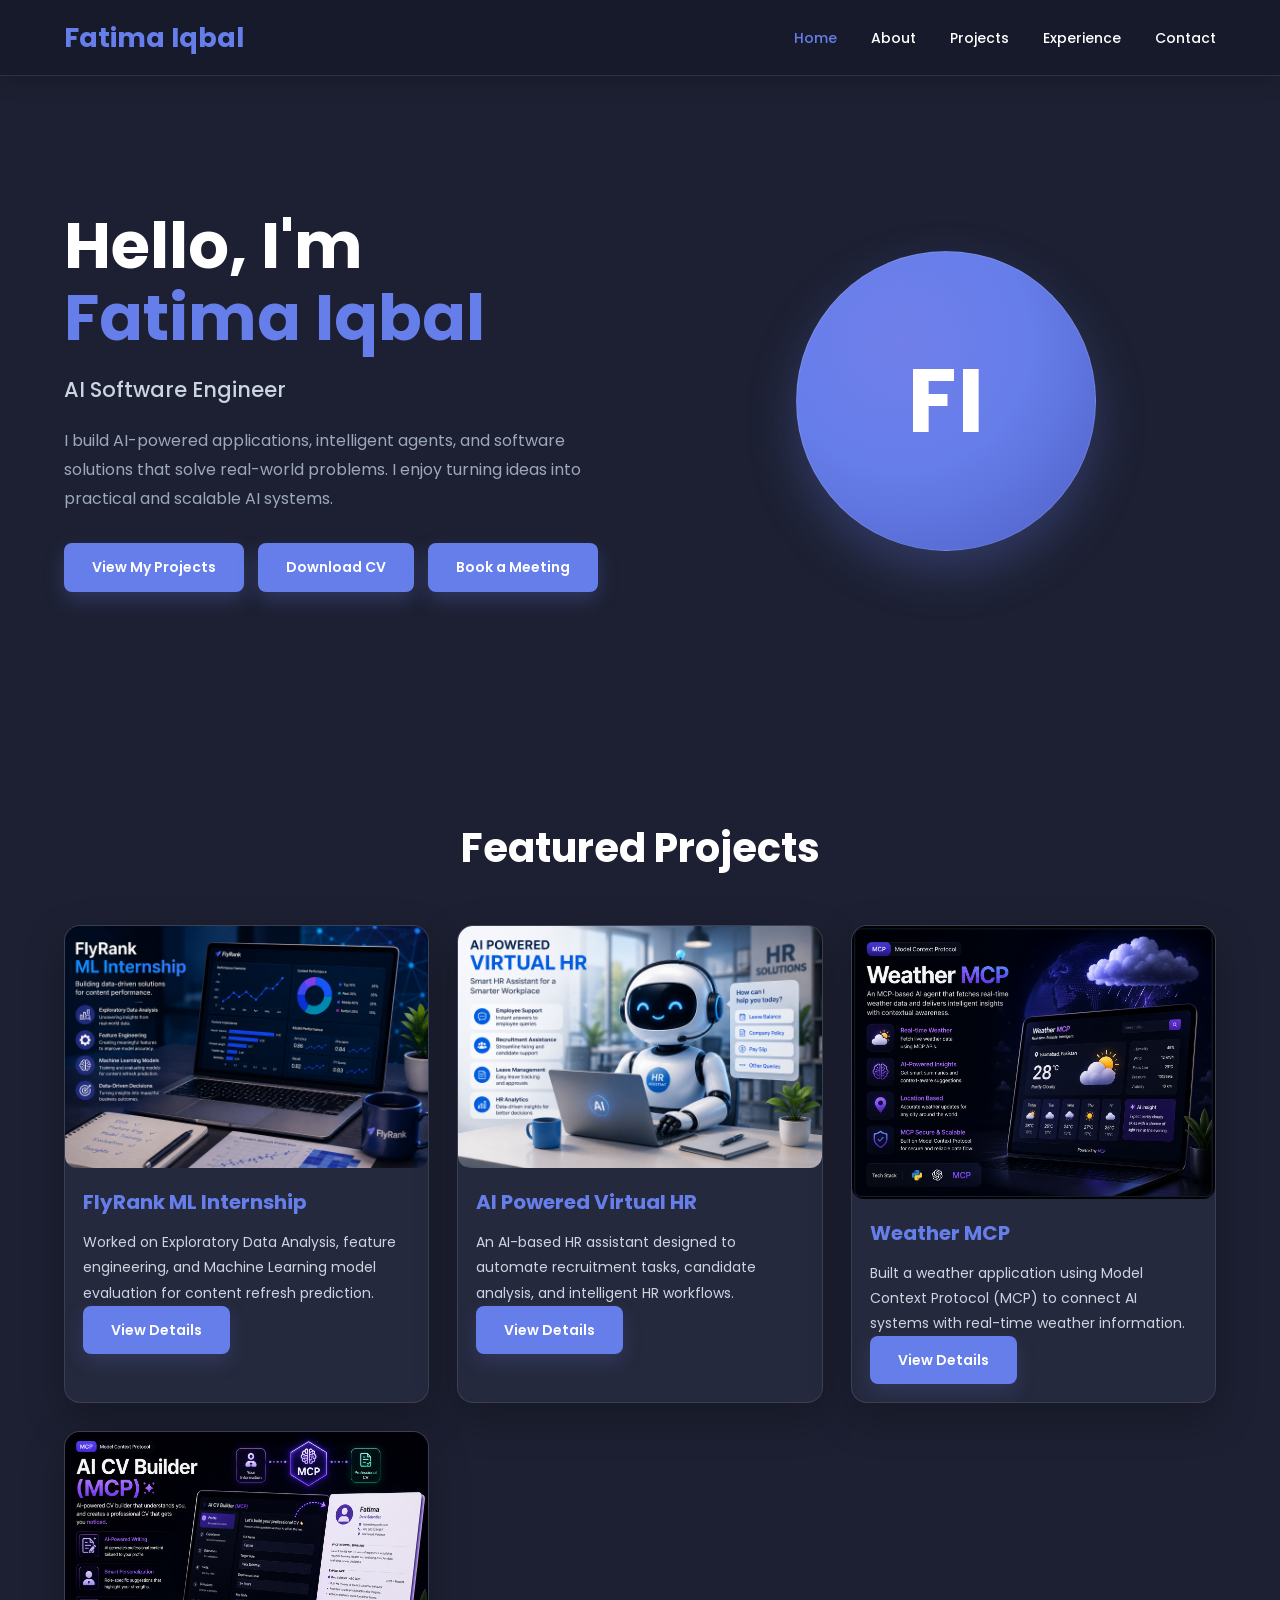
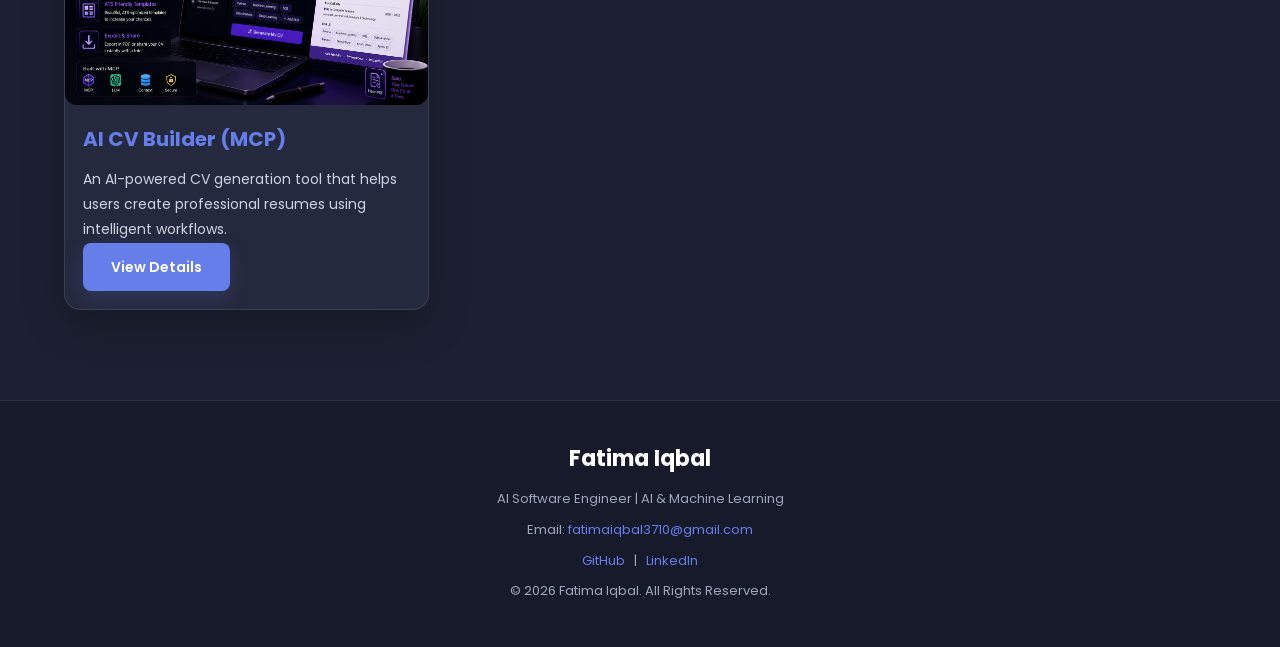
==== index.html @ 5178b23c "Update index.html" ====
<!DOCTYPE html>
<html lang="en">

<head>

    <meta charset="UTF-8">

    <meta name="viewport"
          content="width=device-width, initial-scale=1.0">

    <title>Fatima Iqbal | AI Software Engineer</title>

    <meta name="description"
          content="Fatima Iqbal is an AI Software Engineer specializing in Artificial Intelligence, Machine Learning, Data Science, and AI-powered applications.">

    <meta name="author"
          content="Fatima Iqbal">

    <!-- Social Share Preview -->

    <meta property="og:title"
          content="Fatima Iqbal | AI Software Engineer">

    <meta property="og:description"
          content="AI Software Engineer portfolio featuring Artificial Intelligence, Machine Learning, Data Science, and AI-powered projects.">

    <meta property="og:type"
          content="website">

    <meta property="og:url"
          content="https://fatimaiqbal34.github.io/my-portfolio/">

    <link rel="stylesheet" href="style.css">

</head>


<body>


<!-- ================= HEADER ================= -->

<header>

    <nav>

        <h2 class="logo">
            Fatima Iqbal
        </h2>

        <ul>

            <li>
                <a href="index.html" class="active">
                    Home
                </a>
            </li>

            <li>
                <a href="about.html">
                    About
                </a>
            </li>

            <li>
                <a href="projects.html">
                    Projects
                </a>
            </li>

            <li>
                <a href="experience.html">
                    Experience
                </a>
            </li>

            <li>
                <a href="contact.html">
                    Contact
                </a>
            </li>

        </ul>

    </nav>

</header>


<!-- ================= HERO ================= -->

<section class="hero">

    <div class="hero-text">

        <h1>
            Hello, I'm <span>Fatima Iqbal</span>
        </h1>

        <h3>
            AI Software Engineer
        </h3>

        <p>
            I build AI-powered applications, intelligent agents,
            and software solutions that solve real-world problems.
            I enjoy turning ideas into practical and scalable AI systems.
        </p>


        <!-- HERO BUTTONS -->

        <div class="hero-buttons">

            <a href="projects.html"
               class="btn btn-primary">
                View My Projects
            </a>


            <a href="Fatima_Iqbal_CV.pdf"
               class="btn btn-primary"
               target="_blank"
               download>
                Download CV
            </a>


            <a href="https://calendly.com/fatimaiqbal3710/30min"
               class="btn btn-primary"
               target="_blank"
               rel="noopener noreferrer">
                Book a Meeting
            </a>

        </div>

    </div>


    <div class="hero-image">

        <div class="profile-circle">
            FI
        </div>

    </div>

</section>



<!-- ================= FEATURED PROJECTS ================= -->

<section class="featured">

    <h2>
        Featured Projects
    </h2>


    <div class="cards">


        <!-- ================= FLYRANK ================= -->

        <div class="card">

            <img
                src="images/Flyrank image.png"
                alt="FlyRank ML Internship"
                class="featured-project-image"
            >

            <h3>
                FlyRank ML Internship
            </h3>

            <p>
                Worked on Exploratory Data Analysis,
                feature engineering, and Machine Learning
                model evaluation for content refresh prediction.
            </p>

            <a href="flyrank.html"
               class="btn">
                View Details
            </a>

        </div>



        <!-- ================= AI VIRTUAL HR ================= -->

        <div class="card">

            <img
                src="images/AI Powered virtual hr.png"
                alt="AI Powered Virtual HR"
                class="featured-project-image"
            >

            <h3>
                AI Powered Virtual HR
            </h3>

            <p>
                An AI-based HR assistant designed to automate
                recruitment tasks, candidate analysis,
                and intelligent HR workflows.
            </p>

            <a href="virtualhr.html"
               class="btn">
                View Details
            </a>

        </div>



        <!-- ================= WEATHER MCP ================= -->

        <div class="card">

            <img
                src="images/Weather MCP.png"
                alt="Weather MCP"
                class="featured-project-image"
            >

            <h3>
                Weather MCP
            </h3>

            <p>
                Built a weather application using
                Model Context Protocol (MCP) to connect
                AI systems with real-time weather information.
            </p>

            <a href="weather.html"
               class="btn">
                View Details
            </a>

        </div>



        <!-- ================= AI CV BUILDER ================= -->

        <div class="card">

            <img
                src="images/AI CV builder MCP.png"
                alt="AI CV Builder MCP"
                class="featured-project-image"
            >

            <h3>
                AI CV Builder (MCP)
            </h3>

            <p>
                An AI-powered CV generation tool that helps
                users create professional resumes using
                intelligent workflows.
            </p>

            <a href="cvbuilder.html"
               class="btn">
                View Details
            </a>

        </div>

    </div>

</section>



<!-- ================= FOOTER ================= -->

<footer>

    <h3>
        Fatima Iqbal
    </h3>


    <p>
        AI Software Engineer | AI & Machine Learning
    </p>


    <p>
        Email:

        <a href="mailto:fatimaiqbal3710@gmail.com">
            fatimaiqbal3710@gmail.com
        </a>

    </p>


    <p>

        <a
            href="https://github.com/fatimaiqbal34"
            target="_blank"
            rel="noopener noreferrer"
        >
            GitHub
        </a>

        &nbsp; | &nbsp;

        <a
            href="https://www.linkedin.com/in/fatima-iqbal-3062a03a8/"
            target="_blank"
            rel="noopener noreferrer"
        >
            LinkedIn
        </a>

    </p>


    <p>
        &copy; 2026 Fatima Iqbal. All Rights Reserved.
    </p>

</footer>


</body>

</html>
---- style.css ----
/* =====================================================
   FATIMA IQBAL - DATA SCIENCE / AI PORTFOLIO
   DARK NAVY + BLUE/PURPLE MODERN THEME
===================================================== */


/* ================= GOOGLE FONT ================= */

@import url('https://fonts.googleapis.com/css2?family=Poppins:wght@300;400;500;600;700&display=swap');


/* ================= ROOT ================= */

:root {
    --bg: #1d2032;
    --bg-dark: #171a2a;
    --bg-card: #25293d;
    --bg-card-hover: #2b3047;

    --primary: #667eea;
    --primary-dark: #586ed8;
    --secondary: #8b7cf6;

    --white: #ffffff;
    --text: #f8fafc;
    --text-light: #cbd5e1;
    --text-muted: #9ca8bb;

    --border: rgba(255, 255, 255, 0.10);

    --shadow: 0 15px 40px rgba(0, 0, 0, 0.25);
    --shadow-blue: 0 15px 35px rgba(102, 126, 234, 0.18);

    --radius: 16px;
}


/* ================= RESET ================= */

* {
    margin: 0;
    padding: 0;
    box-sizing: border-box;
    font-family: 'Poppins', sans-serif;
}

html {
    scroll-behavior: smooth;
}

body {
    background: var(--bg);
    color: var(--text);
    line-height: 1.6;
}


/* ================= NAVBAR ================= */

header {
    width: 100%;
    background: var(--bg-dark);
    position: sticky;
    top: 0;
    z-index: 1000;

    border-bottom: 1px solid var(--border);

    box-shadow: 0 5px 20px rgba(0, 0, 0, 0.18);
}

nav {
    width: 90%;
    max-width: 1200px;
    margin: auto;

    min-height: 75px;

    display: flex;
    justify-content: space-between;
    align-items: center;
}

.logo {
    color: var(--primary);
    font-size: 27px;
    font-weight: 700;
    white-space: nowrap;
}


/* ================= NAVIGATION ================= */

nav ul,
.nav-links {
    display: flex;
    align-items: center;
    gap: 34px;

    list-style: none;
}

nav ul li a,
.nav-links a {
    color: var(--white) !important;
    text-decoration: none;

    font-size: 14px;
    font-weight: 500;

    transition: 0.3s ease;
}

nav ul li a:hover,
nav ul li a.active,
.nav-links a:hover,
.nav-links a.active {
    color: var(--primary) !important;
}


/* ================= HERO ================= */

.hero {
    width: 90%;
    max-width: 1200px;

    min-height: 650px;

    margin: 0 auto;

    display: flex;
    justify-content: space-between;
    align-items: center;

    gap: 70px;
}

.hero-text {
    flex: 1;
}

.hero-text h1 {
    color: var(--white);

    font-size: clamp(42px, 5vw, 64px);
    font-weight: 700;

    line-height: 1.12;

    margin-bottom: 20px;
}

.hero-text h1 span {
    color: var(--primary);
}

.hero-text h3 {
    color: var(--text-light);

    font-size: 21px;
    font-weight: 500;

    margin-bottom: 20px;
}

.hero-text p {
    max-width: 650px;

    color: var(--text-muted);

    font-size: 16px;
    line-height: 1.8;

    margin-bottom: 30px;
}


/* ================= HERO IMAGE ================= */

.hero-image {
    flex: 1;

    display: flex;
    justify-content: center;
    align-items: center;
}

.profile-circle {
    width: 300px;
    height: 300px;

    border-radius: 50%;

    background:
        radial-gradient(
            circle at 35% 30%,
            #707fea,
            #667eea 45%,
            #4f5fc5 100%
        );

    color: var(--white);

    display: flex;
    justify-content: center;
    align-items: center;

    font-size: 90px;
    font-weight: 700;

    box-shadow:
        0 20px 50px rgba(102, 126, 234, 0.28);

    border: 1px solid rgba(255, 255, 255, 0.12);
}


/* ================= HERO BUTTONS - SIDE BY SIDE ================= */

.hero-buttons {
    display: flex;
    flex-wrap: wrap;
    gap: 14px;
    align-items: center;
    justify-content: flex-start;
    margin-top: 15px;
}

.hero-buttons .btn {
    white-space: nowrap;
    padding: 13px 28px;
    min-height: 48px;
    min-width: 120px;
    display: inline-flex;
    align-items: center;
    justify-content: center;
    font-size: 14px;
    font-weight: 600;
    border-radius: 8px;
    text-decoration: none;
    transition: all 0.3s ease;
    border: none;
    cursor: pointer;
}

/* Primary Button (View Projects) */
.hero-buttons .btn-primary {
    background: #667eea;
    color: #ffffff;
    box-shadow: 0 8px 20px rgba(102, 126, 234, 0.25);
}

.hero-buttons .btn-primary:hover {
    background: #586ed8;
    transform: translateY(-3px);
    box-shadow: 0 12px 25px rgba(102, 126, 234, 0.35);
}

/* Secondary Button (Download CV, Book Meeting) */
.hero-buttons .btn-secondary {
    background: transparent;
    color: #ffffff;
    border: 1.5px solid rgba(255, 255, 255, 0.25);
}

.hero-buttons .btn-secondary:hover {
    background: rgba(255, 255, 255, 0.08);
    border-color: #667eea;
    transform: translateY(-3px);
}


/* ================= GENERAL BUTTON ================= */

.btn {
    display: inline-block;

    padding: 13px 28px;

    background: var(--primary);
    color: var(--white);

    text-decoration: none;

    border-radius: 8px;

    font-size: 14px;
    font-weight: 600;

    transition: 0.3s ease;

    box-shadow: 0 8px 20px rgba(102, 126, 234, 0.18);
}

.btn:hover {
    background: var(--primary-dark);

    transform: translateY(-3px);

    box-shadow:
        0 12px 25px rgba(102, 126, 234, 0.28);
}


/* ================= GENERAL SECTIONS ================= */

.featured,
.projects,
.about,
.education,
.skills,
.experience,
.why-me {
    width: 90%;
    max-width: 1200px;

    margin: 90px auto;
}

.featured h2,
.projects h1,
.about h1,
.education h2,
.skills h2,
.experience h2,
.why-me h2 {
    text-align: center;

    color: var(--white);

    font-size: 40px;
    font-weight: 700;

    margin-bottom: 45px;
}


/* ================= CARDS ================= */

.cards,
.project-grid {
    display: grid;

    grid-template-columns:
        repeat(auto-fit, minmax(280px, 1fr));

    gap: 28px;
}

.card,
.project-card,
.info-box {
    background: var(--bg-card);

    border: 1px solid var(--border);

    border-radius: var(--radius);

    padding: 18px;

    box-shadow: var(--shadow);

    transition: 0.3s ease;

    overflow: hidden;
}

.card:hover,
.project-card:hover {
    transform: translateY(-6px);

    background: var(--bg-card-hover);

    border-color: rgba(102, 126, 234, 0.35);

    box-shadow: var(--shadow-blue);
}

.card h3,
.project-card h3,
.project-card h2 {
    color: var(--primary);

    font-size: 20px;

    margin-bottom: 12px;
}

.card p,
.project-card p {
    color: var(--text-light);

    font-size: 14px;

    line-height: 1.8;
}


/* =====================================================
   PROJECT IMAGES
===================================================== */

.featured-project-image,
.project-card-image {
    width: calc(100% + 36px);

    height: auto;

    max-width: none;

    display: block;

    object-fit: initial;

    object-position: center;

    margin: -18px -18px 18px -18px;

    border-radius: 12px;

    background: transparent;
}


/* Prevent blurry image scaling */

.featured-project-image,
.project-card-image {
    image-rendering: auto;
}


/* ================= WHY ME ================= */

.why-me {
    text-align: center;
}

.why-grid {
    display: flex;

    justify-content: center;

    flex-wrap: wrap;

    gap: 28px;
}

.why-card {
    width: 320px;

    background: var(--bg-card);

    border: 1px solid var(--border);

    border-radius: var(--radius);

    padding: 30px;

    text-align: center;

    box-shadow: var(--shadow);

    transition: 0.3s ease;
}

.why-card:hover {
    transform: translateY(-6px);

    background: var(--bg-card-hover);

    border-color: rgba(102, 126, 234, 0.35);
}

.why-card h3 {
    color: var(--primary);

    margin-bottom: 13px;
}

.why-card p {
    color: var(--text-light);

    line-height: 1.7;

    font-size: 14px;
}


/* ================= PROJECT DETAIL ================= */

.project-detail {
    width: 90%;
    max-width: 1000px;

    margin: 90px auto;

    text-align: center;
}

.project-detail h1 {
    font-size: 42px;

    color: var(--primary);

    margin-bottom: 20px;
}

.project-intro {
    max-width: 750px;

    margin: 0 auto 40px;

    color: var(--text-muted);

    line-height: 1.8;
}

.project-box {
    max-width: 900px;

    margin: 30px auto;

    padding: 35px;

    background: var(--bg-card);

    border: 1px solid var(--border);

    border-radius: var(--radius);

    box-shadow: var(--shadow);

    text-align: left;
}

.project-box h2 {
    color: var(--primary);

    margin-bottom: 15px;
}

.project-box p,
.project-box li {
    color: var(--text-light);

    line-height: 1.8;
}

.project-box ul {
    padding-left: 20px;
}

.project-box li {
    margin-bottom: 10px;
}


/* ================= OLD SKILLS SUPPORT ================= */

.skills {
    width: 90%;
    max-width: 1000px;

    margin: 70px auto;
    padding: 40px 35px;

    background: var(--bg-card);

    border: 1px solid var(--border);

    border-radius: var(--radius);

    box-shadow: var(--shadow);

    text-align: center;
}

.skills h2 {
    color: var(--white);

    font-size: 30px;

    margin-bottom: 30px;
}

.skills span {
    display: inline-flex;

    align-items: center;
    justify-content: center;

    margin: 7px;

    padding: 10px 18px;

    background: rgba(102, 126, 234, 0.13);

    color: #b8c1ff;

    border: 1px solid rgba(102, 126, 234, 0.30);

    border-radius: 30px;

    font-size: 14px;

    font-weight: 500;

    transition: all 0.3s ease;
}

.skills span:hover {
    background: var(--primary);

    color: var(--white);

    border-color: var(--primary);

    transform: translateY(-4px);

    box-shadow:
        0 8px 20px rgba(102, 126, 234, 0.25);
}


/* ================= ABOUT PAGE ================= */

.about {
    width: 90%;
    max-width: 1000px;

    margin: 0 auto;

    padding: 75px 0 35px;
}

.about-content {
    background: var(--bg-card);

    border: 1px solid var(--border);

    border-left: 4px solid var(--primary);

    border-radius: var(--radius);

    padding: 40px;

    box-shadow: var(--shadow);
}

.about-content h1 {
    color: var(--primary);

    font-size: 40px;

    margin-bottom: 25px;
}

.about-content p {
    color: var(--text-light);

    font-size: 15px;

    line-height: 1.9;

    margin-bottom: 18px;
}

.about-content strong {
    color: var(--white);
}


/* ================= EDUCATION ================= */

.education {
    width: 90%;
    max-width: 1000px;
    margin: 80px auto;
    text-align: center;
}

.education h2 {
    text-align: center;
    color: var(--white);
    font-size: 40px;
    font-weight: 700;
    margin-bottom: 40px;
}

.education .info-box {
    width: 100%;
    padding: 30px;
    text-align: center;

    background: var(--bg-card);

    border: 1px solid var(--border);
    border-radius: var(--radius);

    box-shadow: var(--shadow);

    transition: 0.3s ease;
}

.education .info-box:hover {
    transform: translateY(-5px);

    background: var(--bg-card-hover);

    border-color: rgba(102, 126, 234, 0.35);

    box-shadow: var(--shadow-blue);
}

.education .info-box h3 {
    color: var(--primary);

    font-size: 22px;

    font-weight: 600;

    margin-bottom: 8px;
}

.education .info-box p {
    color: var(--text-light);

    font-size: 15px;

    margin: 0;
}


/* =====================================================
   TECHNICAL SKILLS - ABOUT PAGE
===================================================== */

.skills-section {
    width: 90%;
    max-width: 1000px;

    margin: 80px auto;

    padding: 40px;

    background: var(--bg-card);

    border: 1px solid var(--border);

    border-radius: var(--radius);

    box-shadow: var(--shadow);

    text-align: center;
}

.skills-section h2 {
    color: var(--white);

    font-size: 32px;

    font-weight: 700;

    margin-bottom: 30px;
}

.skill-container {
    width: 100%;

    display: flex;

    justify-content: center;

    align-items: center;

    flex-wrap: wrap;

    gap: 14px;
}

.skill-container span {
    display: inline-flex;

    align-items: center;

    justify-content: center;

    padding: 11px 20px;

    background: rgba(102, 126, 234, 0.13);

    color: #b8c1ff;

    border: 1px solid rgba(102, 126, 234, 0.30);

    border-radius: 30px;

    font-size: 14px;

    font-weight: 500;

    transition: all 0.3s ease;

    cursor: default;
}

.skill-container span:hover {
    background: var(--primary);

    color: var(--white);

    border-color: var(--primary);

    transform: translateY(-4px);

    box-shadow:
        0 8px 20px rgba(102, 126, 234, 0.30);
}


/* =====================================================
   EXPERIENCE PAGE
===================================================== */

.experience-section {
    width: 90%;
    max-width: 1100px;

    margin: 0 auto;

    padding: 75px 0 90px;
}


/* Experience heading */

.section-heading {
    text-align: center;

    margin-bottom: 48px;
}

.section-heading h1 {
    font-size: 40px;

    font-weight: 700;

    color: var(--white);

    margin-bottom: 10px;
}

.section-heading p {
    color: var(--text-muted);

    font-size: 15px;

    line-height: 1.7;

    max-width: 650px;

    margin: 0 auto;
}


/* Experience cards */

.experience-container {
    display: flex;

    flex-direction: column;

    gap: 24px;
}

.experience-card {
    background: var(--bg-card);

    padding: 30px;

    border-radius: var(--radius);

    border: 1px solid var(--border);

    border-left: 4px solid var(--primary);

    box-shadow: var(--shadow);

    transition: 0.3s ease;
}

.experience-card:hover {
    transform: translateY(-4px);

    background: var(--bg-card-hover);

    border-left-color: var(--secondary);

    box-shadow: var(--shadow-blue);
}


/* Experience top */

.experience-top {
    display: flex;

    justify-content: space-between;

    align-items: flex-start;

    gap: 20px;

    margin-bottom: 16px;
}

.experience-top h2 {
    font-size: 21px;

    font-weight: 600;

    color: var(--white);

    margin-bottom: 5px;
}

.experience-top h3 {
    font-size: 14px;

    font-weight: 500;

    color: var(--primary);
}

.experience-date {
    background: rgba(102, 126, 234, 0.13);

    color: #b4beff;

    border: 1px solid rgba(102, 126, 234, 0.18);

    padding: 6px 13px;

    border-radius: 20px;

    font-size: 12px;

    white-space: nowrap;
}


/* Experience text */

.experience-intro {
    color: var(--text-light);

    font-size: 14px;

    line-height: 1.8;

    margin-bottom: 18px;
}

.experience-card h4 {
    color: var(--white);

    font-size: 15px;

    margin-bottom: 9px;
}

.experience-card ul {
    padding-left: 19px;

    margin-bottom: 20px;
}

.experience-card li {
    color: var(--text-light);

    font-size: 13px;

    line-height: 1.75;

    margin-bottom: 5px;
}


/* Experience skills */

.experience-card .skills {
    display: flex;

    flex-wrap: wrap;

    gap: 7px;

    margin-top: 5px;
}

.experience-card .skills span {
    background: rgba(102, 126, 234, 0.13);

    color: #b4beff;

    border: 1px solid rgba(102, 126, 234, 0.18);

    padding: 5px 11px;

    border-radius: 20px;

    font-size: 11px;
}


/* =====================================================
   PROJECT BUTTONS
===================================================== */

.project-buttons {
    display: flex;

    justify-content: center;

    align-items: center;

    gap: 20px;

    margin: 40px auto;
}

.project-buttons .btn {
    min-width: 190px;

    text-align: center;
}


/* =====================================================
   FOOTER
===================================================== */

footer {
    width: 100%;

    margin-top: 70px;

    padding: 40px 20px;

    background: var(--bg-dark);

    border-top: 1px solid var(--border);

    text-align: center;

    display: flex;

    flex-direction: column;

    align-items: center;

    justify-content: center;
}

footer h3,
footer p {
    width: 100%;

    margin-left: auto;
    margin-right: auto;

    text-align: center;
}

footer h3 {
    color: var(--white);

    font-size: 22px;

    margin-bottom: 8px;
}

footer p {
    color: var(--text-muted);

    font-size: 13px;

    margin-top: 5px;

    margin-bottom: 5px;
}

footer a {
    color: var(--primary);

    text-decoration: none;

    transition: 0.3s ease;
}

footer a:hover {
    color: var(--secondary);
}


/* =====================================================
   RESPONSIVE DESIGN
===================================================== */

@media (max-width: 768px) {

    nav {
        flex-direction: column;

        justify-content: center;

        gap: 15px;

        padding: 18px 0;
    }

    nav ul {
        gap: 18px;

        flex-wrap: wrap;

        justify-content: center;
    }

    .hero {
        flex-direction: column;

        text-align: center;

        min-height: auto;

        padding: 80px 0;

        gap: 50px;
    }

    .hero-text p {
        margin-left: auto;
        margin-right: auto;
    }

    .profile-circle {
        width: 230px;
        height: 230px;

        font-size: 70px;
    }

    /* Hero buttons - center on tablet */
    .hero-buttons {
        justify-content: center;
    }

    .hero-buttons .btn {
        padding: 12px 22px;
        font-size: 13px;
        min-width: 100px;
    }

    .featured,
    .projects,
    .about,
    .education,
    .skills,
    .experience,
    .why-me {
        width: 90%;

        margin: 60px auto;
    }

    .about {
        padding-top: 55px;
    }

    .about-content {
        padding: 28px;
    }

    .about-content h1 {
        font-size: 32px;
    }

    .education h2 {
        font-size: 32px;
    }

    .skills-section {
        width: 90%;

        padding: 30px 20px;

        margin: 60px auto;
    }

    .skills-section h2 {
        font-size: 28px;
    }

    .skill-container {
        gap: 10px;
    }

    .skill-container span {
        padding: 9px 15px;

        font-size: 13px;
    }

    .project-buttons {
        flex-direction: column;

        gap: 12px;
    }

    .project-buttons .btn {
        width: 100%;

        max-width: 280px;
    }

    .experience-top {
        flex-direction: column;

        gap: 10px;
    }

    .experience-date {
        align-self: flex-start;
    }

    footer {
        padding: 35px 15px;
    }
}


@media (max-width: 480px) {

    .logo {
        font-size: 23px;
    }

    nav ul {
        gap: 12px;
    }

    nav ul li a {
        font-size: 14px;
        padding: 8px 12px;
        min-height: 44px;
        min-width: 44px;
    }

    .hero-text h1 {
        font-size: 32px;
    }

    .hero-text h3 {
        font-size: 16px;
    }

    .hero-text p {
        font-size: 14px;
    }

    .profile-circle {
        width: 190px;
        height: 190px;

        font-size: 55px;
    }

    /* Hero buttons - center on mobile */
    .hero-buttons {
        justify-content: center;
        gap: 10px;
    }

    .hero-buttons .btn {
        font-size: 12px;
        padding: 10px 16px;
        min-width: 80px;
        min-height: 44px;
    }

    .featured h2,
    .projects h1,
    .about h1,
    .education h2,
    .experience h2 {
        font-size: 30px;
    }

    .skills-section h2 {
        font-size: 25px;
    }

    .skill-container span {
        font-size: 12px;

        padding: 8px 13px;
    }

    footer p {
        font-size: 12px;
    }
}


/* =====================================================
   FINAL EDUCATION CENTER FIX
===================================================== */

section.education {
    width: 100% !important;
    max-width: 100% !important;

    margin: 80px 0 !important;
    padding: 0 5% !important;

    display: flex !important;
    flex-direction: column !important;

    align-items: center !important;
    justify-content: center !important;

    text-align: center !important;
}

section.education h2 {
    width: 100% !important;

    margin: 0 auto 40px auto !important;

    text-align: center !important;

    color: var(--white) !important;
    font-size: 40px !important;
}

section.education .info-box {
    width: 100% !important;
    max-width: 1000px !important;

    margin: 0 auto !important;

    padding: 35px !important;

    display: flex !important;
    flex-direction: column !important;

    align-items: center !important;
    justify-content: center !important;

    text-align: center !important;

    background: var(--bg-card) !important;

    border: 1px solid var(--border) !important;
    border-radius: var(--radius) !important;

    box-shadow: var(--shadow) !important;
}

section.education .info-box h3 {
    width: 100% !important;

    margin: 0 0 8px 0 !important;

    text-align: center !important;

    color: var(--primary) !important;
    font-size: 22px !important;
}

section.education .info-box p {
    width: 100% !important;

    margin: 0 !important;

    text-align: center !important;

    color: var(--text-light) !important;
}


/* =====================================================
   CONTACT PAGE
===================================================== */

.contact-section {
    width: 90%;
    max-width: 900px;

    margin: 0 auto;

    padding: 80px 0 90px;
}

.contact-container {
    width: 100%;

    padding: 45px;

    background: var(--bg-card);

    border: 1px solid var(--border);

    border-radius: var(--radius);

    border-left: 5px solid var(--primary);

    box-shadow: var(--shadow);

    text-align: center;
}

.contact-container h1 {
    color: var(--white);

    font-size: 42px;

    font-weight: 700;

    margin-bottom: 12px;
}

.contact-container h1 span {
    color: var(--primary);
}

.contact-container > p {
    color: var(--text-muted);

    font-size: 15px;

    line-height: 1.8;

    max-width: 650px;

    margin: 0 auto 35px;
}


/* ================= FORM ================= */

.contact-container form {
    display: flex;

    flex-direction: column;

    gap: 20px;

    text-align: left;
}

.form-group {
    display: flex;

    flex-direction: column;

    gap: 8px;
}

.form-group label {
    color: var(--white);

    font-size: 14px;

    font-weight: 500;
}

.form-group input,
.form-group textarea {
    width: 100%;

    padding: 14px 16px;

    background: var(--bg-dark);

    color: var(--text-light);

    border: 1px solid var(--border);

    border-radius: 10px;

    outline: none;

    font-family: 'Poppins', sans-serif;

    font-size: 14px;

    transition: 0.3s ease;

    box-sizing: border-box;
}

.form-group input::placeholder,
.form-group textarea::placeholder {
    color: var(--text-muted);
    opacity: 1;
}

.form-group input:focus,
.form-group textarea:focus {
    border-color: var(--primary);

    box-shadow: 0 0 0 3px rgba(102, 126, 234, 0.15);
    color: var(--white);
}

.form-group textarea {
    resize: vertical;

    min-height: 150px;
}


/* ================= SEND BUTTON ================= */

.send-btn {
    width: 100%;

    padding: 16px 25px;

    margin-top: 5px;

    background: var(--primary);

    color: var(--white);

    border: none;

    border-radius: 10px;

    font-family: 'Poppins', sans-serif;

    font-size: 15px;

    font-weight: 600;

    cursor: pointer;

    transition: all 0.3s ease;
}

.send-btn:hover {
    background: var(--primary-dark);

    transform: translateY(-3px);

    box-shadow: 0 10px 25px rgba(102, 126, 234, 0.30);
}

.send-btn:active {
    transform: translateY(0);
}


/* ================= CONTACT RESPONSIVE ================= */

@media (max-width: 768px) {

    .contact-section {
        width: 90%;

        padding: 60px 0;
    }

    .contact-container {
        padding: 30px 22px;
    }

    .contact-container h1 {
        font-size: 32px;
    }

    .form-group input,
    .form-group textarea {
        font-size: 16px;
        padding: 16px;
    }
}

@media (max-width: 480px) {

    .contact-container {
        padding: 25px 18px;
    }

    .contact-container h1 {
        font-size: 28px;
    }

    .send-btn {
        font-size: 14px;
        padding: 14px 20px;
    }
}


/* =====================================================
   FIX - AUTOCOMPLETE / SUGGESTION BACKGROUND
===================================================== */

/* Chrome, Safari, Edge */
input:-webkit-autofill,
input:-webkit-autofill:hover,
input:-webkit-autofill:focus,
input:-webkit-autofill:active,
textarea:-webkit-autofill,
textarea:-webkit-autofill:hover,
textarea:-webkit-autofill:focus,
textarea:-webkit-autofill:active {
    -webkit-box-shadow: 0 0 0 1000px #1d2032 inset !important;
    -webkit-text-fill-color: #e5e7eb !important;
    background-color: #1d2032 !important;
    background: #1d2032 !important;
    border-color: #667eea !important;
    transition: background-color 5000s ease-in-out 0s;
}

/* Firefox */
input:-moz-autofill,
textarea:-moz-autofill {
    background-color: #1d2032 !important;
    color: #e5e7eb !important;
    border-color: #667eea !important;
}
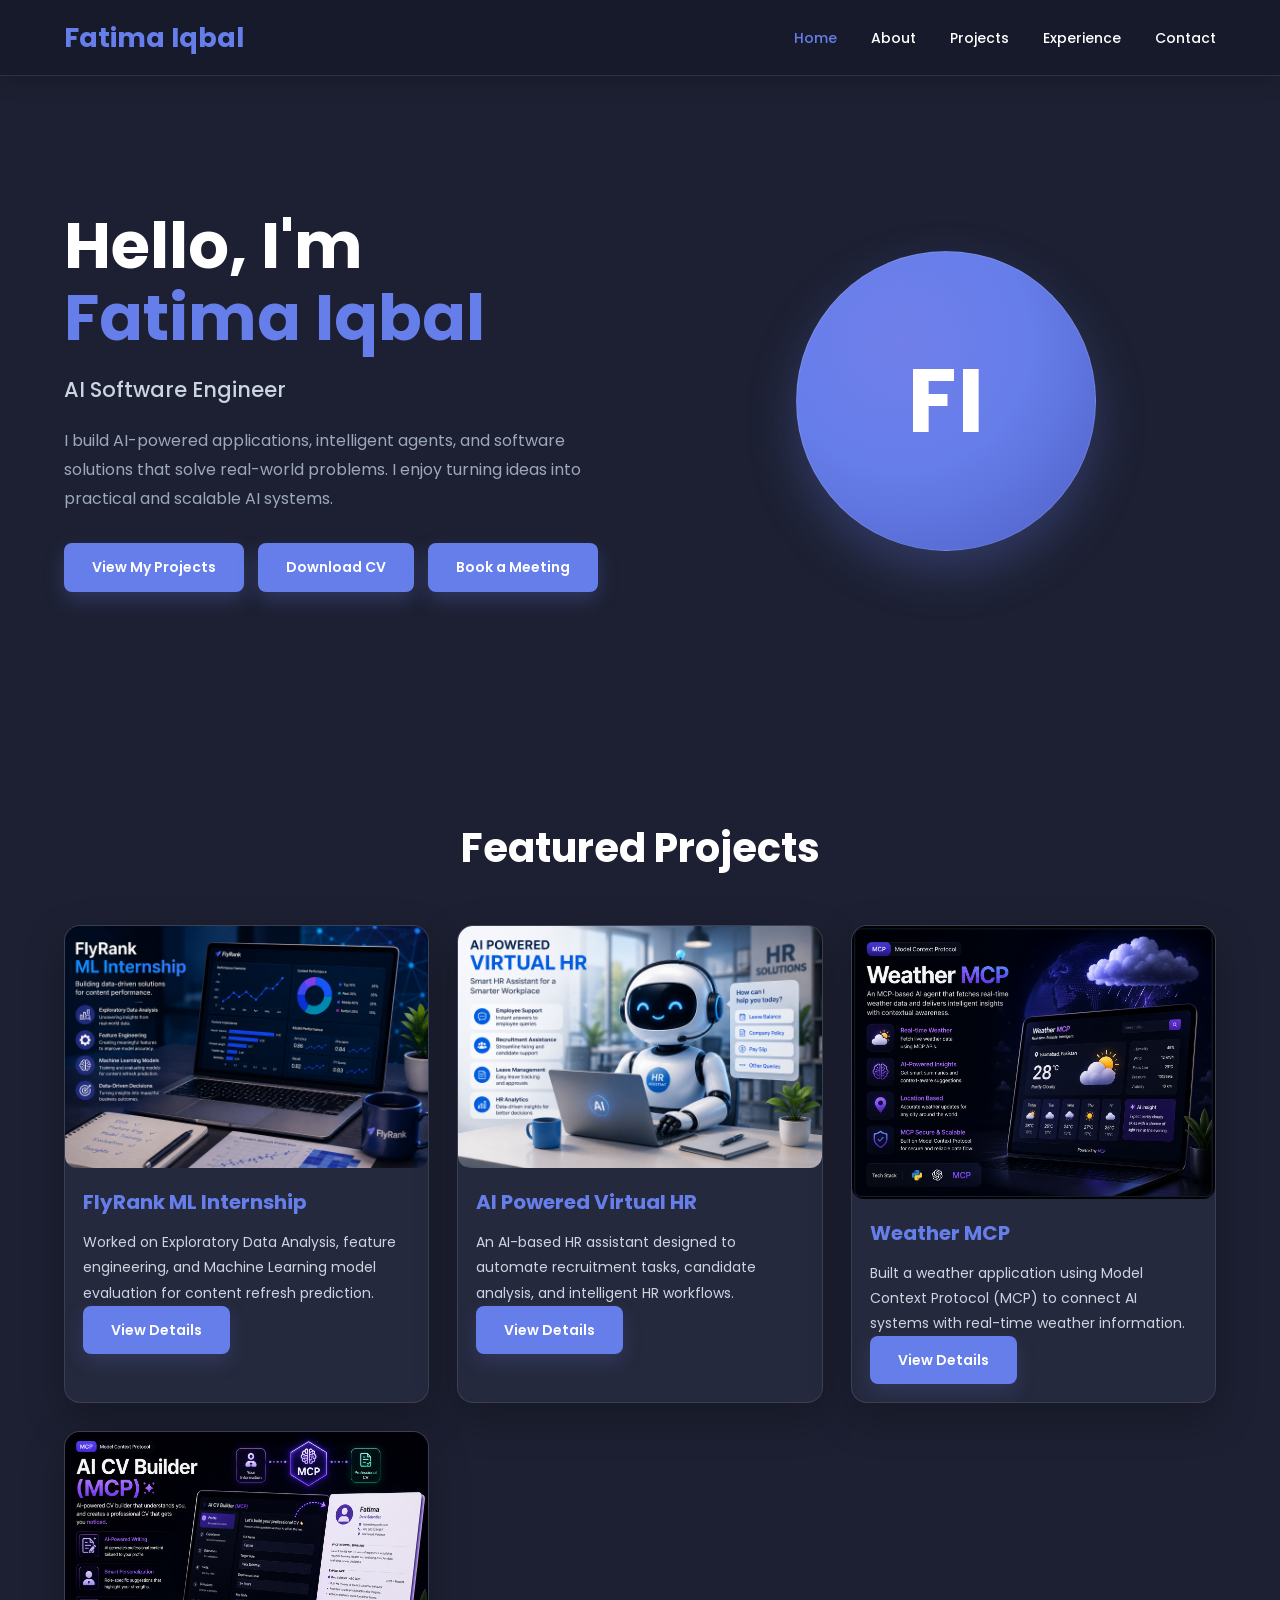
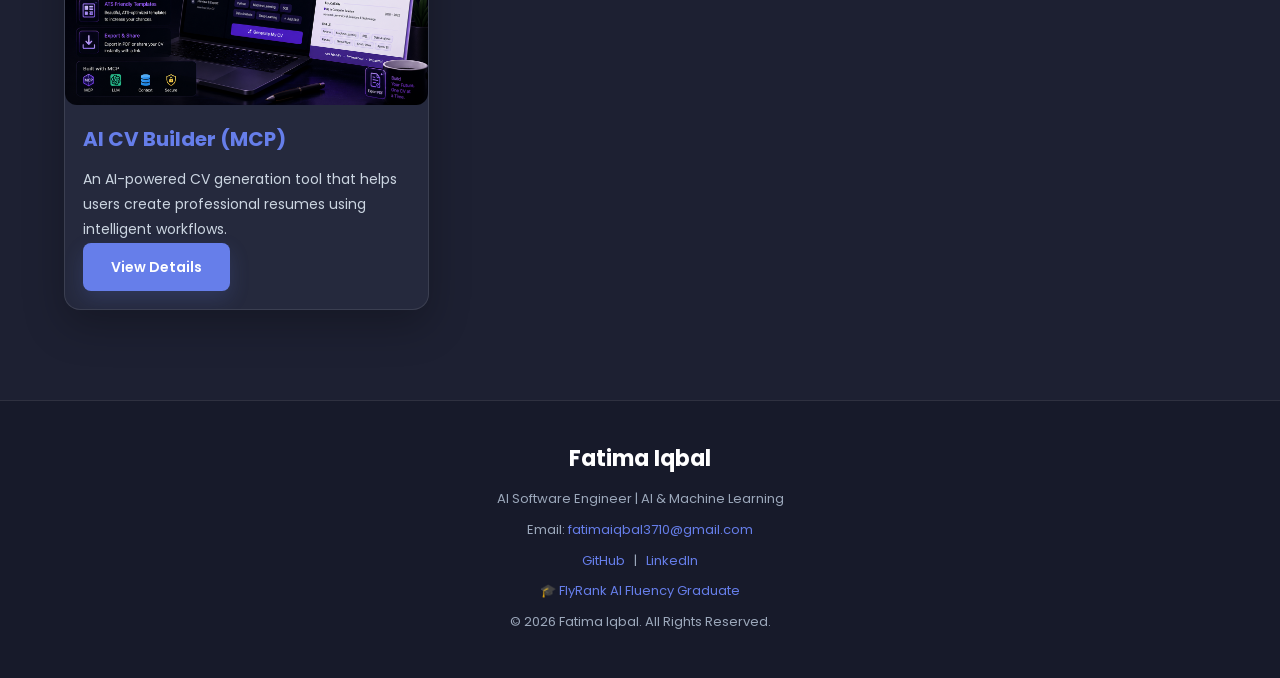
==== commit c4055b84: "Update index.html" ====
--- a/index.html
+++ b/index.html
@@ -8,29 +8,115 @@
     <meta name="viewport"
           content="width=device-width, initial-scale=1.0">
 
-    <title>Fatima Iqbal | AI Software Engineer</title>
-
-    <meta name="description"
-          content="Fatima Iqbal is an AI Software Engineer specializing in Artificial Intelligence, Machine Learning, Data Science, and AI-powered applications.">
-
-    <meta name="author"
-          content="Fatima Iqbal">
-
-    <!-- Social Share Preview -->
-
-    <meta property="og:title"
-          content="Fatima Iqbal | AI Software Engineer">
-
-    <meta property="og:description"
-          content="AI Software Engineer portfolio featuring Artificial Intelligence, Machine Learning, Data Science, and AI-powered projects.">
-
-    <meta property="og:type"
-          content="website">
-
-    <meta property="og:url"
-          content="https://fatimaiqbal34.github.io/my-portfolio/">
-
-    <link rel="stylesheet" href="style.css">
+
+    <!-- ================= SEO ================= -->
+
+    <title>Fatima Iqbal | AI Software Engineer & Data Scientist</title>
+
+    <meta
+        name="description"
+        content="Fatima Iqbal is an AI Software Engineer and Data Science graduate specializing in Artificial Intelligence, Machine Learning, Data Science, and AI-powered applications."
+    >
+
+    <meta
+        name="author"
+        content="Fatima Iqbal"
+    >
+
+    <meta
+        name="robots"
+        content="index, follow"
+    >
+
+    <link
+        rel="canonical"
+        href="https://fatimaiqbal34.github.io/my-portfolio/"
+    >
+
+
+    <!-- ================= FAVICON ================= -->
+
+    <link
+        rel="icon"
+        type="image/png"
+        href="images/favicon.png"
+    >
+
+
+    <!-- ================= SOCIAL SHARE PREVIEW ================= -->
+
+    <meta
+        property="og:title"
+        content="Fatima Iqbal | AI Software Engineer"
+    >
+
+    <meta
+        property="og:description"
+        content="Portfolio of Fatima Iqbal, an AI Software Engineer and Data Science graduate building AI-powered applications, intelligent agents, and Machine Learning solutions."
+    >
+
+    <meta
+        property="og:type"
+        content="website"
+    >
+
+    <meta
+        property="og:url"
+        content="https://fatimaiqbal34.github.io/my-portfolio/"
+    >
+
+    <meta
+        property="og:site_name"
+        content="Fatima Iqbal Portfolio"
+    >
+
+    <meta
+        property="og:image"
+        content="https://fatimaiqbal34.github.io/my-portfolio/images/social-preview.png"
+    >
+
+
+    <!-- ================= TWITTER / X PREVIEW ================= -->
+
+    <meta
+        name="twitter:card"
+        content="summary_large_image"
+    >
+
+    <meta
+        name="twitter:title"
+        content="Fatima Iqbal | AI Software Engineer"
+    >
+
+    <meta
+        name="twitter:description"
+        content="AI Software Engineer and Data Science graduate portfolio featuring AI, Machine Learning, MCP, and intelligent applications."
+    >
+
+    <meta
+        name="twitter:image"
+        content="https://fatimaiqbal34.github.io/my-portfolio/images/social-preview.png"
+    >
+
+
+    <!-- ================= STYLESHEET ================= -->
+
+    <link
+        rel="stylesheet"
+        href="style.css"
+    >
+
+
+    <!-- ================= CLOUDFLARE WEB ANALYTICS ================= -->
+
+    <script
+        type="module"
+        src="https://static.cloudflareinsights.com/beacon.min.js"
+        data-cf-beacon='{"token": "6d98a31aa54140149c2f485f62658dc8"}'>
+    </script>
+
+    <!-- ================= END CLOUDFLARE ANALYTICS ================= -->
+
 
 </head>
 
@@ -38,7 +124,9 @@
 <body>
 
 
-<!-- ================= HEADER ================= -->
+<!-- =====================================================
+     HEADER / NAVBAR
+===================================================== -->
 
 <header>
 
@@ -47,6 +135,7 @@
         <h2 class="logo">
             Fatima Iqbal
         </h2>
+
 
         <ul>
 
@@ -56,24 +145,28 @@
                 </a>
             </li>
 
+
             <li>
                 <a href="about.html">
                     About
                 </a>
             </li>
 
+
             <li>
                 <a href="projects.html">
                     Projects
                 </a>
             </li>
 
+
             <li>
                 <a href="experience.html">
                     Experience
                 </a>
             </li>
 
+
             <li>
                 <a href="contact.html">
                     Contact
@@ -87,7 +180,10 @@
 </header>
 
 
-<!-- ================= HERO ================= -->
+
+<!-- =====================================================
+     HERO SECTION
+===================================================== -->
 
 <section class="hero">
 
@@ -97,9 +193,11 @@
             Hello, I'm <span>Fatima Iqbal</span>
         </h1>
 
+
         <h3>
             AI Software Engineer
         </h3>
+
 
         <p>
             I build AI-powered applications, intelligent agents,
@@ -108,35 +206,47 @@
         </p>
 
 
-        <!-- HERO BUTTONS -->
+        <!-- ================= HERO BUTTONS ================= -->
 
         <div class="hero-buttons">
 
-            <a href="projects.html"
-               class="btn btn-primary">
+
+            <a
+                href="projects.html"
+                class="btn btn-primary"
+            >
                 View My Projects
             </a>
 
 
-            <a href="Fatima_Iqbal_CV.pdf"
-               class="btn btn-primary"
-               target="_blank"
-               download>
+            <a
+                href="Fatima_Iqbal_CV.pdf"
+                class="btn btn-primary"
+                target="_blank"
+                rel="noopener noreferrer"
+                download
+            >
                 Download CV
             </a>
 
 
-            <a href="https://calendly.com/fatimaiqbal3710/30min"
-               class="btn btn-primary"
-               target="_blank"
-               rel="noopener noreferrer">
+            <a
+                href="https://calendly.com/fatimaiqbal3710/30min"
+                class="btn btn-primary"
+                target="_blank"
+                rel="noopener noreferrer"
+            >
                 Book a Meeting
             </a>
 
+
         </div>
 
     </div>
 
+
+
+    <!-- ================= PROFILE ================= -->
 
     <div class="hero-image">
 
@@ -150,7 +260,9 @@
 
 
 
-<!-- ================= FEATURED PROJECTS ================= -->
+<!-- =====================================================
+     FEATURED PROJECTS
+===================================================== -->
 
 <section class="featured">
 
@@ -168,7 +280,7 @@
 
             <img
                 src="images/Flyrank image.png"
-                alt="FlyRank ML Internship"
+                alt="FlyRank Machine Learning Internship project"
                 class="featured-project-image"
             >
 
@@ -182,8 +294,10 @@
                 model evaluation for content refresh prediction.
             </p>
 
-            <a href="flyrank.html"
-               class="btn">
+            <a
+                href="flyrank.html"
+                class="btn"
+            >
                 View Details
             </a>
 
@@ -197,7 +311,7 @@
 
             <img
                 src="images/AI Powered virtual hr.png"
-                alt="AI Powered Virtual HR"
+                alt="AI Powered Virtual HR project"
                 class="featured-project-image"
             >
 
@@ -211,8 +325,10 @@
                 and intelligent HR workflows.
             </p>
 
-            <a href="virtualhr.html"
-               class="btn">
+            <a
+                href="virtualhr.html"
+                class="btn"
+            >
                 View Details
             </a>
 
@@ -226,7 +342,7 @@
 
             <img
                 src="images/Weather MCP.png"
-                alt="Weather MCP"
+                alt="Weather MCP project"
                 class="featured-project-image"
             >
 
@@ -240,8 +356,10 @@
                 AI systems with real-time weather information.
             </p>
 
-            <a href="weather.html"
-               class="btn">
+            <a
+                href="weather.html"
+                class="btn"
+            >
                 View Details
             </a>
 
@@ -255,7 +373,7 @@
 
             <img
                 src="images/AI CV builder MCP.png"
-                alt="AI CV Builder MCP"
+                alt="AI CV Builder MCP project"
                 class="featured-project-image"
             >
 
@@ -269,20 +387,25 @@
                 intelligent workflows.
             </p>
 
-            <a href="cvbuilder.html"
-               class="btn">
+            <a
+                href="cvbuilder.html"
+                class="btn"
+            >
                 View Details
             </a>
 
         </div>
 
+
     </div>
 
 </section>
 
 
 
-<!-- ================= FOOTER ================= -->
+<!-- =====================================================
+     FOOTER
+===================================================== -->
 
 <footer>
 
@@ -297,6 +420,7 @@
 
 
     <p>
+
         Email:
 
         <a href="mailto:fatimaiqbal3710@gmail.com">
@@ -305,6 +429,8 @@
 
     </p>
 
+
+    <!-- ================= SOCIAL LINKS ================= -->
 
     <p>
 
@@ -329,10 +455,33 @@
     </p>
 
 
+    <!-- =================================================
+         FLYRANK GRADUATE BADGE
+    ================================================== -->
+
+    <p class="graduate-badge">
+
+        <a
+            href="https://aifluency.flyrank.ai/glossary.html#term-graduate-badge"
+            target="_blank"
+            rel="noopener noreferrer"
+        >
+            🎓 FlyRank AI Fluency Graduate
+        </a>
+
+    </p>
+
+
+    <!-- ================= COPYRIGHT ================= -->
+
     <p>
-        &copy; 2026 Fatima Iqbal. All Rights Reserved.
+
+        &copy; 2026 Fatima Iqbal.
+        All Rights Reserved.
+
     </p>
 
+
 </footer>
 
 
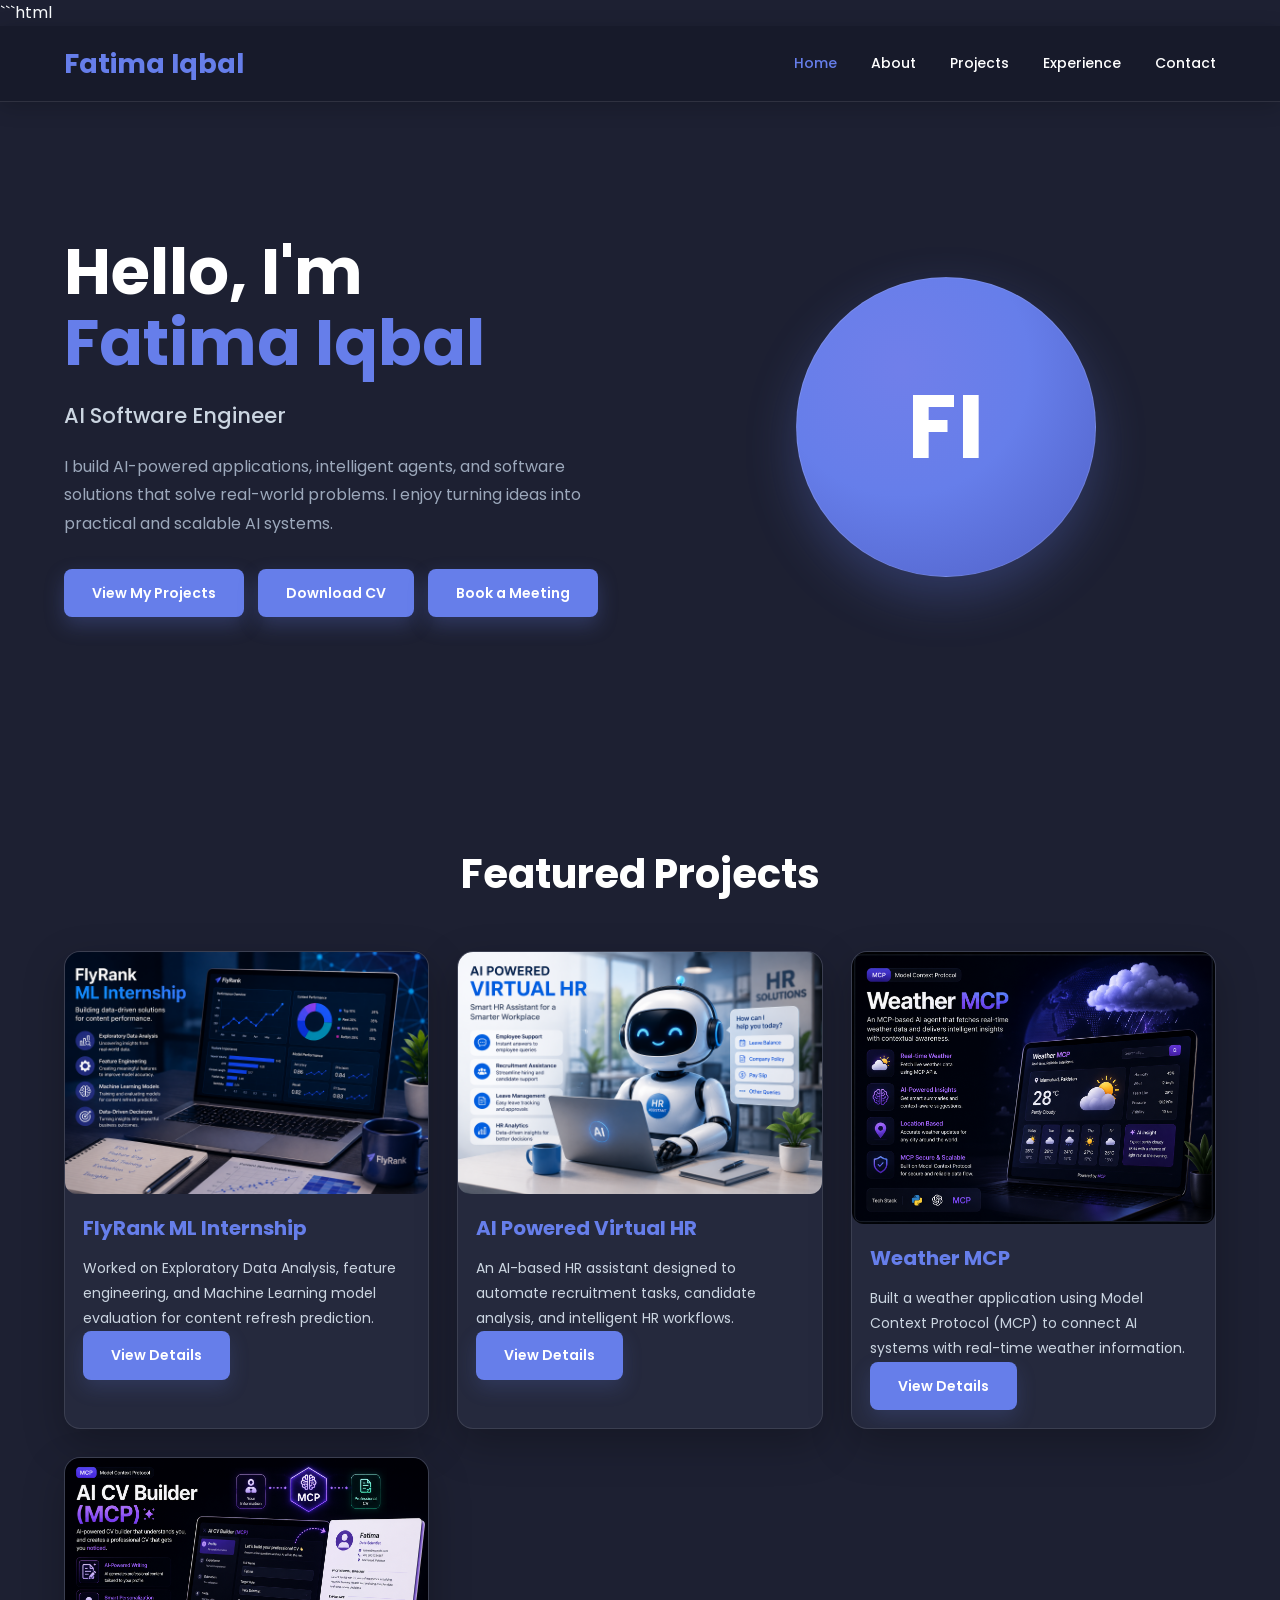
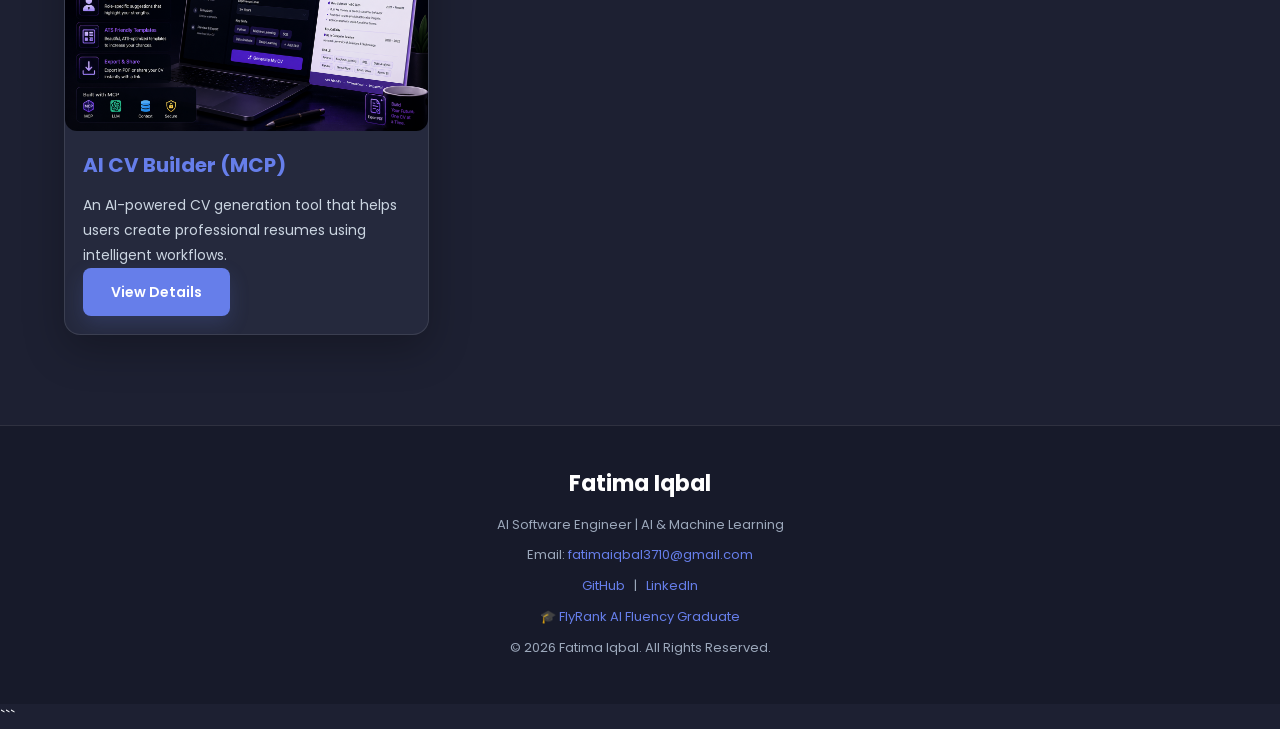
==== commit dc5c5bdb: "Update index.html" ====
--- a/index.html
+++ b/index.html
@@ -1,3 +1,4 @@
+```html
 <!DOCTYPE html>
 <html lang="en">
 
@@ -38,8 +39,14 @@
 
     <link
         rel="icon"
+        href="https://fatimaiqbal34.github.io/my-portfolio/images/favicon.png?v=2"
         type="image/png"
-        href="images/favicon.png"
+    >
+
+    <link
+        rel="shortcut icon"
+        href="https://fatimaiqbal34.github.io/my-portfolio/images/favicon.png?v=2"
+        type="image/png"
     >
 
 
@@ -488,3 +495,4 @@
 </body>
 
 </html>
+```
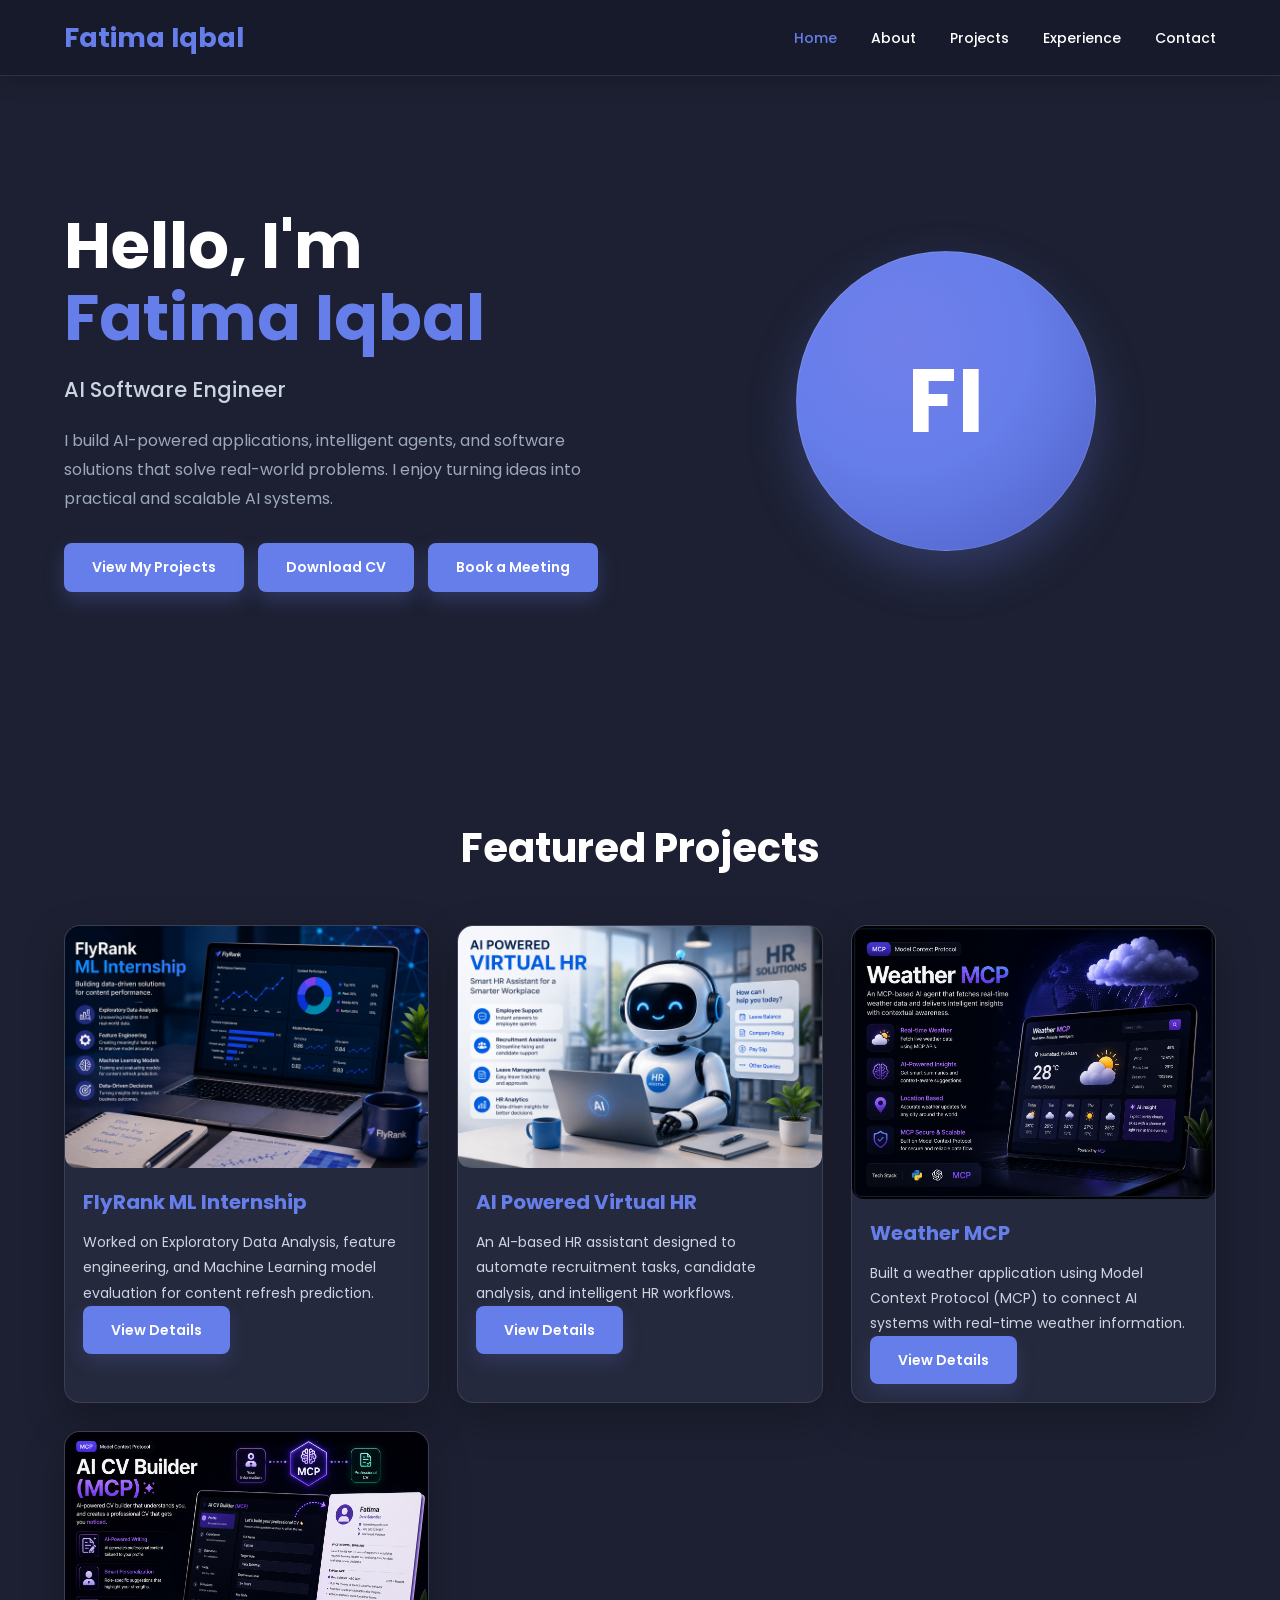
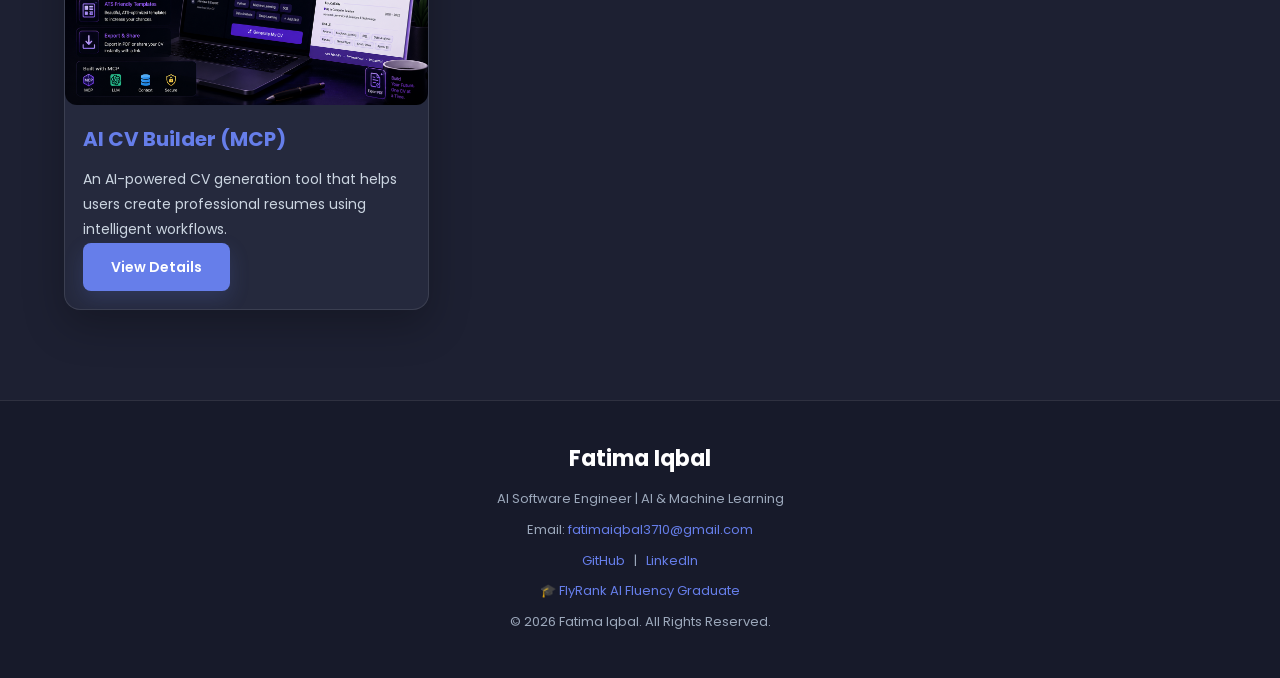
==== commit c82d1a54: "Update index.html" ====
--- a/index.html
+++ b/index.html
@@ -1,4 +1,4 @@
-```html
+
 <!DOCTYPE html>
 <html lang="en">
 
@@ -495,4 +495,3 @@
 </body>
 
 </html>
-```
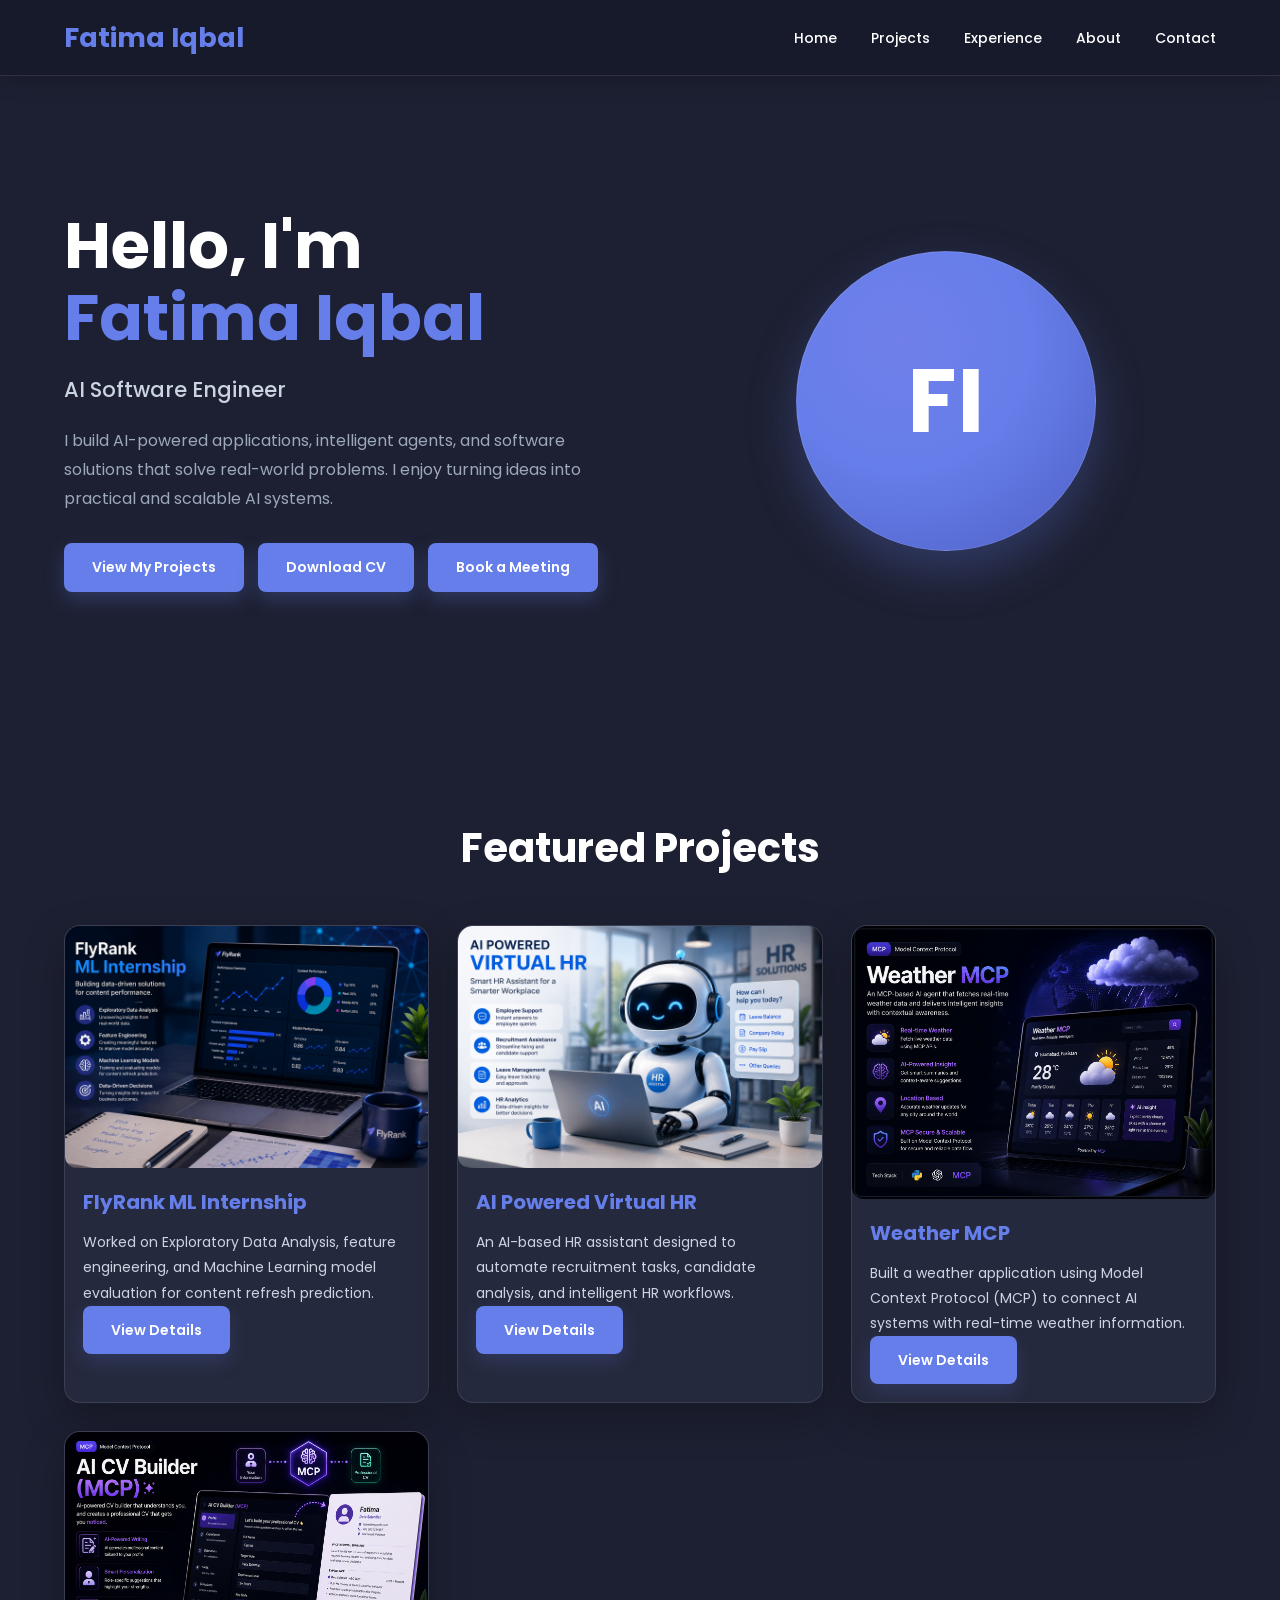
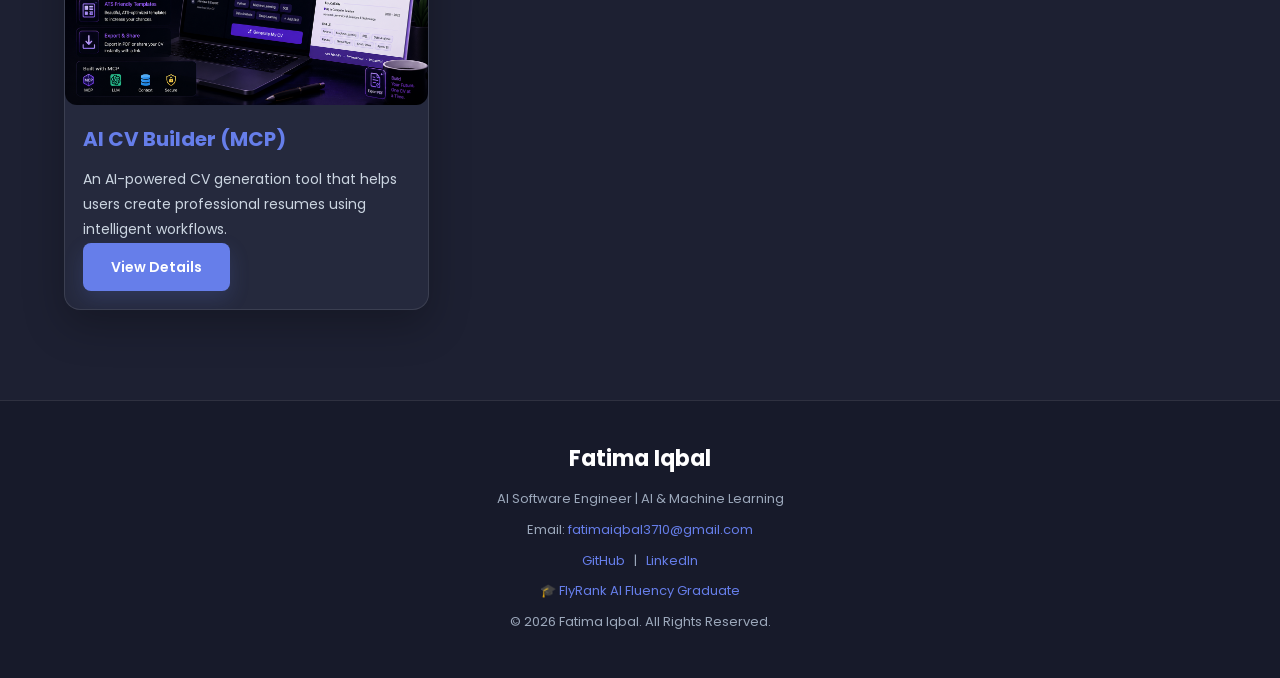
==== commit d3221cdc: "Update index.html" ====
--- a/index.html
+++ b/index.html
@@ -1,4 +1,3 @@
-
 <!DOCTYPE html>
 <html lang="en">
 
@@ -39,14 +38,14 @@
 
     <link
         rel="icon"
-        href="https://fatimaiqbal34.github.io/my-portfolio/images/favicon.png?v=2"
         type="image/png"
+        href="images/favicon.png?v=3"
     >
 
     <link
         rel="shortcut icon"
-        href="https://fatimaiqbal34.github.io/my-portfolio/images/favicon.png?v=2"
         type="image/png"
+        href="images/favicon.png?v=3"
     >
 
 
@@ -146,38 +145,22 @@
 
         <ul>
 
+           <li>
+                <a href="index.html">Home</a>
+            </li>
+
             <li>
-                <a href="index.html" class="active">
-                    Home
-                </a>
+                <a href="projects.html">Projects</a>
             </li>
 
-
             <li>
-                <a href="about.html">
-                    About
-                </a>
+                <a href="experience.html">Experience</a>
             </li>
-
-
             <li>
-                <a href="projects.html">
-                    Projects
-                </a>
+                <a href="about.html">About</a>
             </li>
-
-
             <li>
-                <a href="experience.html">
-                    Experience
-                </a>
-            </li>
-
-
-            <li>
-                <a href="contact.html">
-                    Contact
-                </a>
+                <a href="contact.html">Contact</a>
             </li>
 
         </ul>
--- a/style.css
+++ b/style.css
@@ -1635,3 +1635,150 @@
     color: #e5e7eb !important;
     border-color: #667eea !important;
 }
+/* =====================================================
+   MASTER AI STACK CASE STUDY
+===================================================== */
+
+.case-study {
+    max-width: 1000px;
+    margin: 0 auto;
+    padding: 70px 20px;
+}
+
+.case-study-hero {
+    text-align: center;
+    margin-bottom: 60px;
+}
+
+.case-study-label {
+    color: #2563eb;
+    font-weight: 700;
+    letter-spacing: 2px;
+    font-size: 14px;
+}
+
+.case-study-hero h1 {
+    font-size: 46px;
+    margin: 15px 0;
+}
+
+.case-study-subtitle {
+    max-width: 750px;
+    margin: 0 auto;
+    font-size: 18px;
+    line-height: 1.7;
+}
+
+.case-study-buttons {
+    display: flex;
+    justify-content: center;
+    gap: 15px;
+    flex-wrap: wrap;
+    margin-top: 30px;
+}
+
+.secondary-btn {
+    background: transparent;
+    color: #2563eb;
+    border: 2px solid #2563eb;
+}
+
+.secondary-btn:hover {
+    background: #2563eb;
+    color: white;
+}
+
+.case-study-section {
+    margin-bottom: 55px;
+}
+
+.case-study-section h2 {
+    font-size: 30px;
+    margin-bottom: 20px;
+    color: #2563eb;
+}
+
+.case-study-section p {
+    line-height: 1.8;
+    font-size: 16px;
+    margin-bottom: 15px;
+}
+
+.case-study-list {
+    padding-left: 25px;
+    line-height: 2;
+}
+
+.case-study-list li {
+    margin-bottom: 8px;
+}
+
+.tech-grid {
+    display: grid;
+    grid-template-columns: repeat(2, 1fr);
+    gap: 20px;
+}
+
+.tech-box {
+    padding: 25px;
+    border: 1px solid #e5e7eb;
+    border-radius: 12px;
+    background: #ffffff;
+    box-shadow: 0 4px 15px rgba(0, 0, 0, 0.05);
+}
+
+.tech-box h3 {
+    margin-top: 0;
+    color: #2563eb;
+}
+
+.tech-box p {
+    margin-bottom: 0;
+}
+
+.skills-list {
+    display: flex;
+    flex-wrap: wrap;
+    gap: 12px;
+}
+
+.skills-list span {
+    padding: 10px 16px;
+    border-radius: 20px;
+    background: #eff6ff;
+    color: #2563eb;
+    font-weight: 600;
+}
+
+.project-links {
+    text-align: center;
+}
+
+
+/* =====================================================
+   RESPONSIVE CASE STUDY
+===================================================== */
+
+@media (max-width: 700px) {
+
+    .case-study {
+        padding: 45px 18px;
+    }
+
+    .case-study-hero h1 {
+        font-size: 34px;
+    }
+
+    .case-study-subtitle {
+        font-size: 16px;
+    }
+
+    .case-study-section h2 {
+        font-size: 25px;
+    }
+
+    .tech-grid {
+        grid-template-columns: 1fr;
+    }
+
+}
